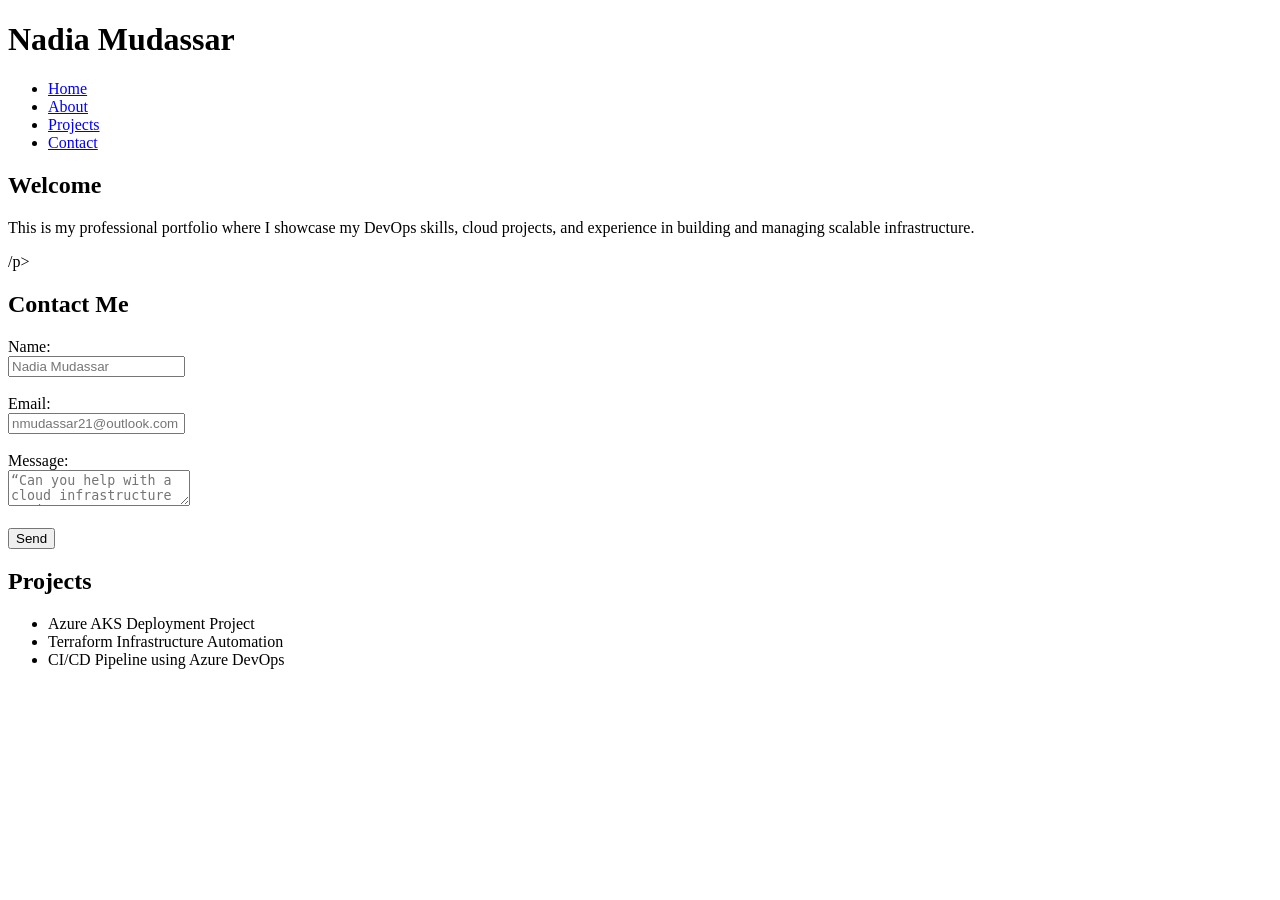
==== index.html @ 9d776480 "Added projects section with project list" ====
<!DOCTYPE html>
<html lang="en">
<head>
    <meta charset="UTF-8">
    <meta name="viewport" content="width=device-width, initial-scale=1.0">
    <title>Nadia Portfolio</title>
</head>
<body>
    <header>
    <h1>Nadia Mudassar</h1>
    <nav>
        <ul>
            <li><a href="#">Home</a></li>
            <li><a href="#">About</a></li>
            <li><a href="#">Projects</a></li>
            <li><a href="#">Contact</a></li>
        </ul>
    </nav>
</header>
<main>
    <section>
        <h2>Welcome</h2>
        <p>This is my professional portfolio where I showcase my DevOps skills, cloud projects, and experience in building and managing scalable infrastructure.</p>/p>
    </section>

    <section>
    <h2>Contact Me</h2>
    <form>
        <label for="name">Name:</label><br>
        <input type="text" id="name" name="name" placeholder="Nadia Mudassar"><br><br>

        <label for="email">Email:</label><br>
        <input type="email" id="email" name="email" placeholder="nmudassar21@outlook.com"><br><br>

        <label for="message">Message:</label><br>
        <textarea id="message" name="message" placeholder="“Can you help with a cloud infrastructure project?"></textarea><br><br>

        <button type="submit">Send</button>
    </form>
</section>
<section>
    <h2>Projects</h2>
    <ul>
        <li>Azure AKS Deployment Project</li>
        <li>Terraform Infrastructure Automation</li>
        <li>CI/CD Pipeline using Azure DevOps</li>
    </ul>
</section>
</main>




</body>
</html>
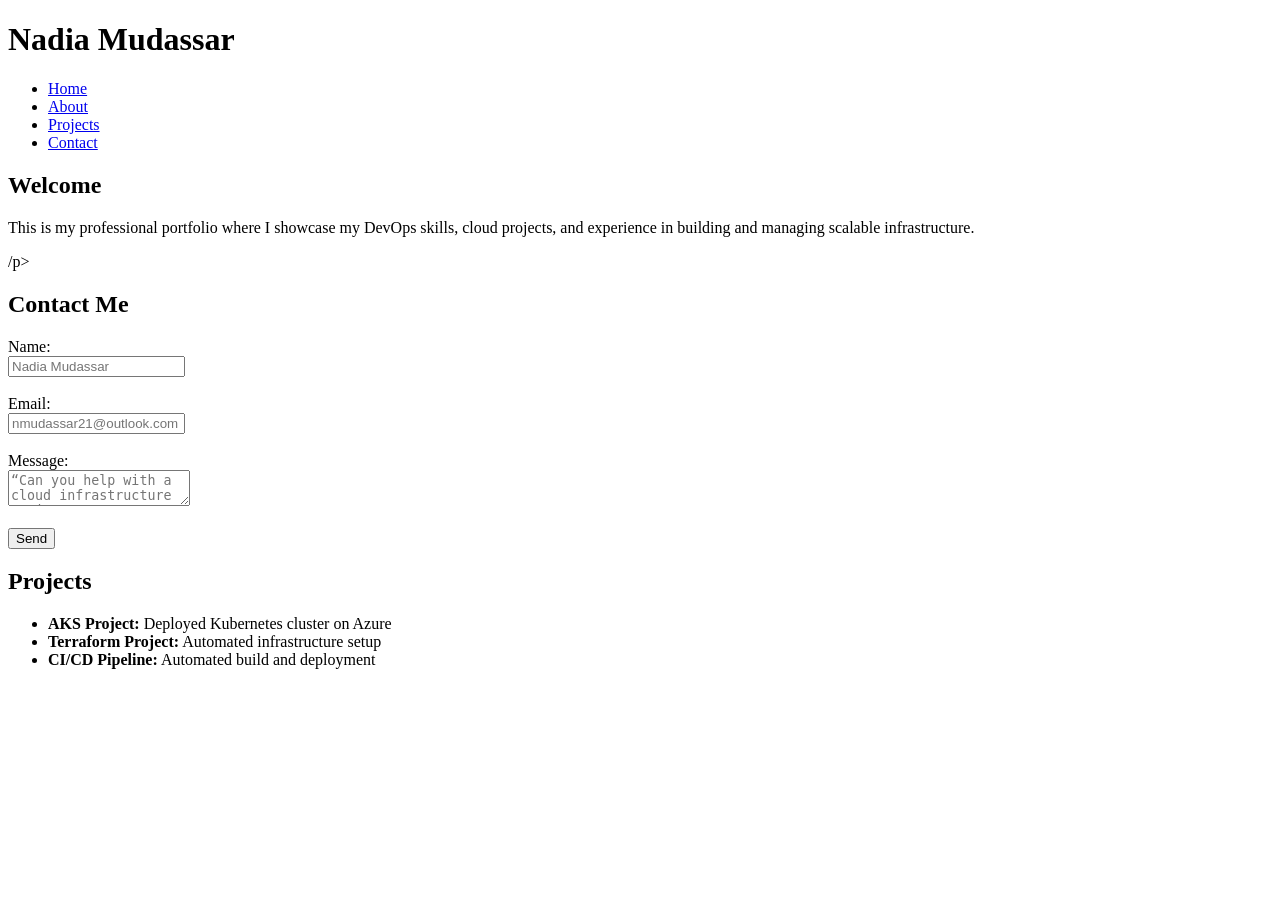
==== commit 1d65abbe: "new projects section with project list" ====
--- a/index.html
+++ b/index.html
@@ -41,10 +41,10 @@
 <section>
     <h2>Projects</h2>
     <ul>
-        <li>Azure AKS Deployment Project</li>
-        <li>Terraform Infrastructure Automation</li>
-        <li>CI/CD Pipeline using Azure DevOps</li>
-    </ul>
+    <li><strong>AKS Project:</strong> Deployed Kubernetes cluster on Azure</li>
+    <li><strong>Terraform Project:</strong> Automated infrastructure setup</li>
+    <li><strong>CI/CD Pipeline:</strong> Automated build and deployment</li>
+</ul>
 </section>
 </main>
 
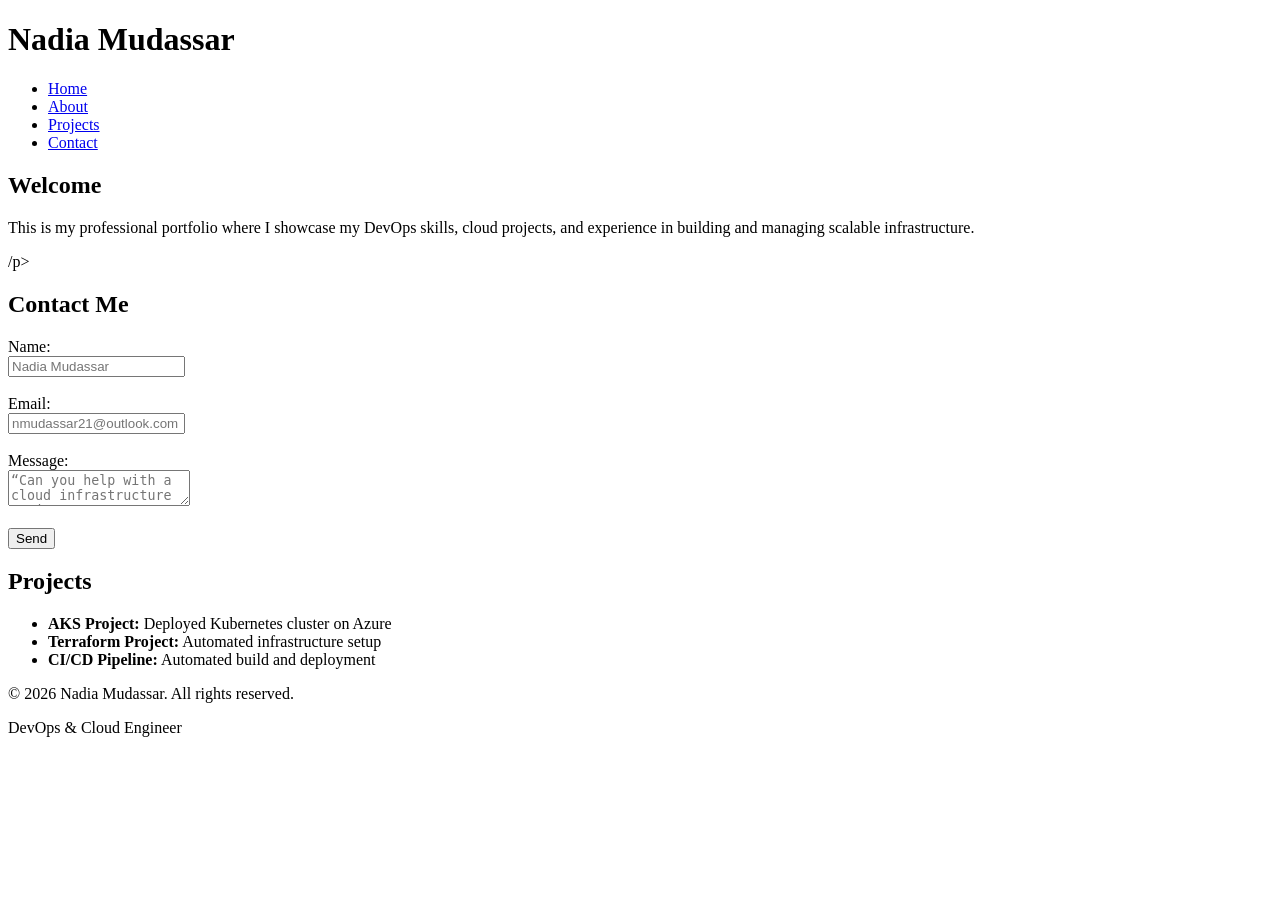
==== commit 03ed1a97: "Added footer section with copyright and role" ====
--- a/index.html
+++ b/index.html
@@ -47,9 +47,10 @@
 </ul>
 </section>
 </main>
-
-
-
+<footer>
+    <p>&copy; 2026 Nadia Mudassar. All rights reserved.</p>
+    <p>DevOps & Cloud Engineer</p>
+</footer>
 
 </body>
 </html>
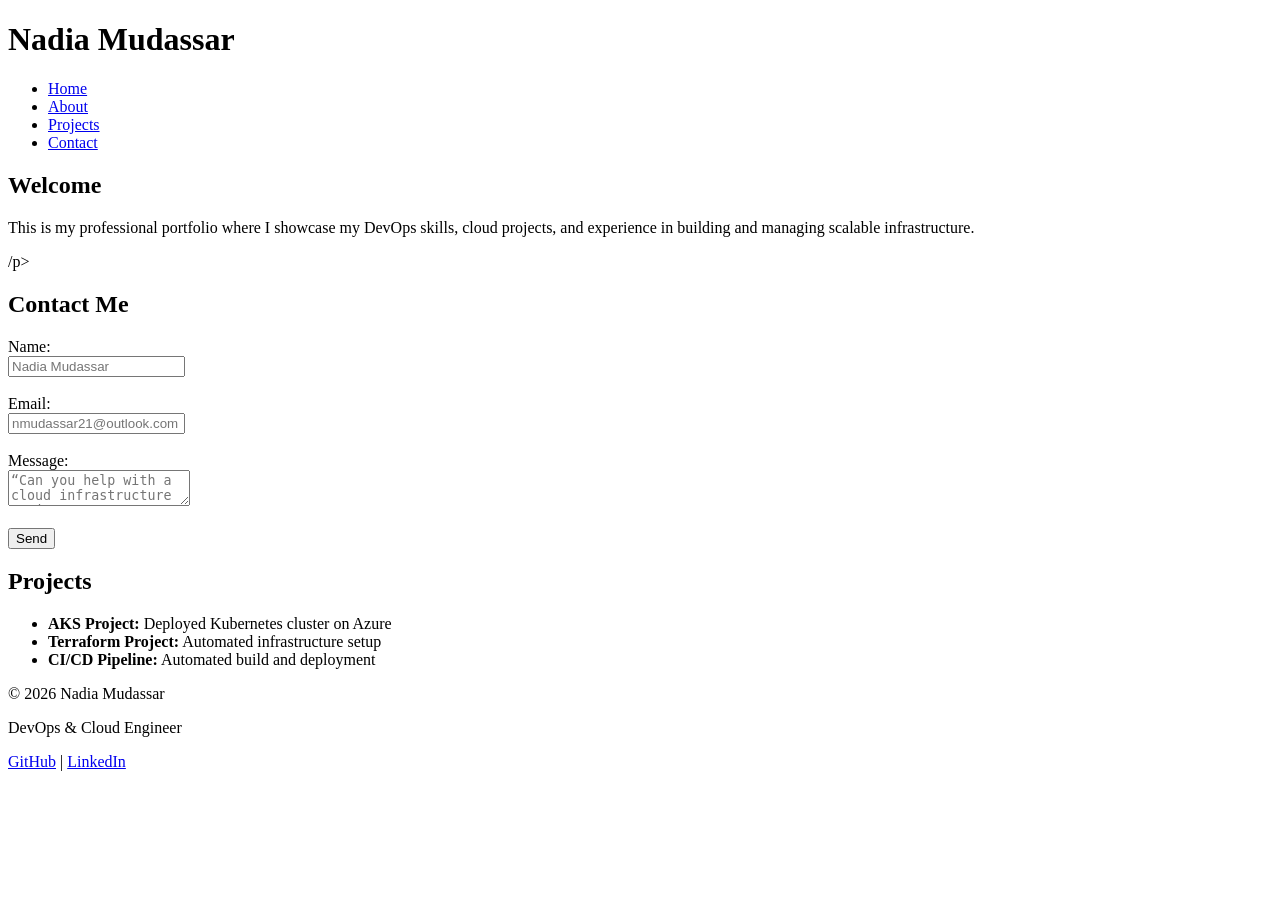
==== commit e7c50c68: "new footer edition" ====
--- a/index.html
+++ b/index.html
@@ -48,9 +48,9 @@
 </section>
 </main>
 <footer>
-    <p>&copy; 2026 Nadia Mudassar. All rights reserved.</p>
+    <p>&copy; 2026 Nadia Mudassar</p>
     <p>DevOps & Cloud Engineer</p>
+    <p><a href="#">GitHub</a> | <a href="#">LinkedIn</a></p>
 </footer>
-
 </body>
 </html>
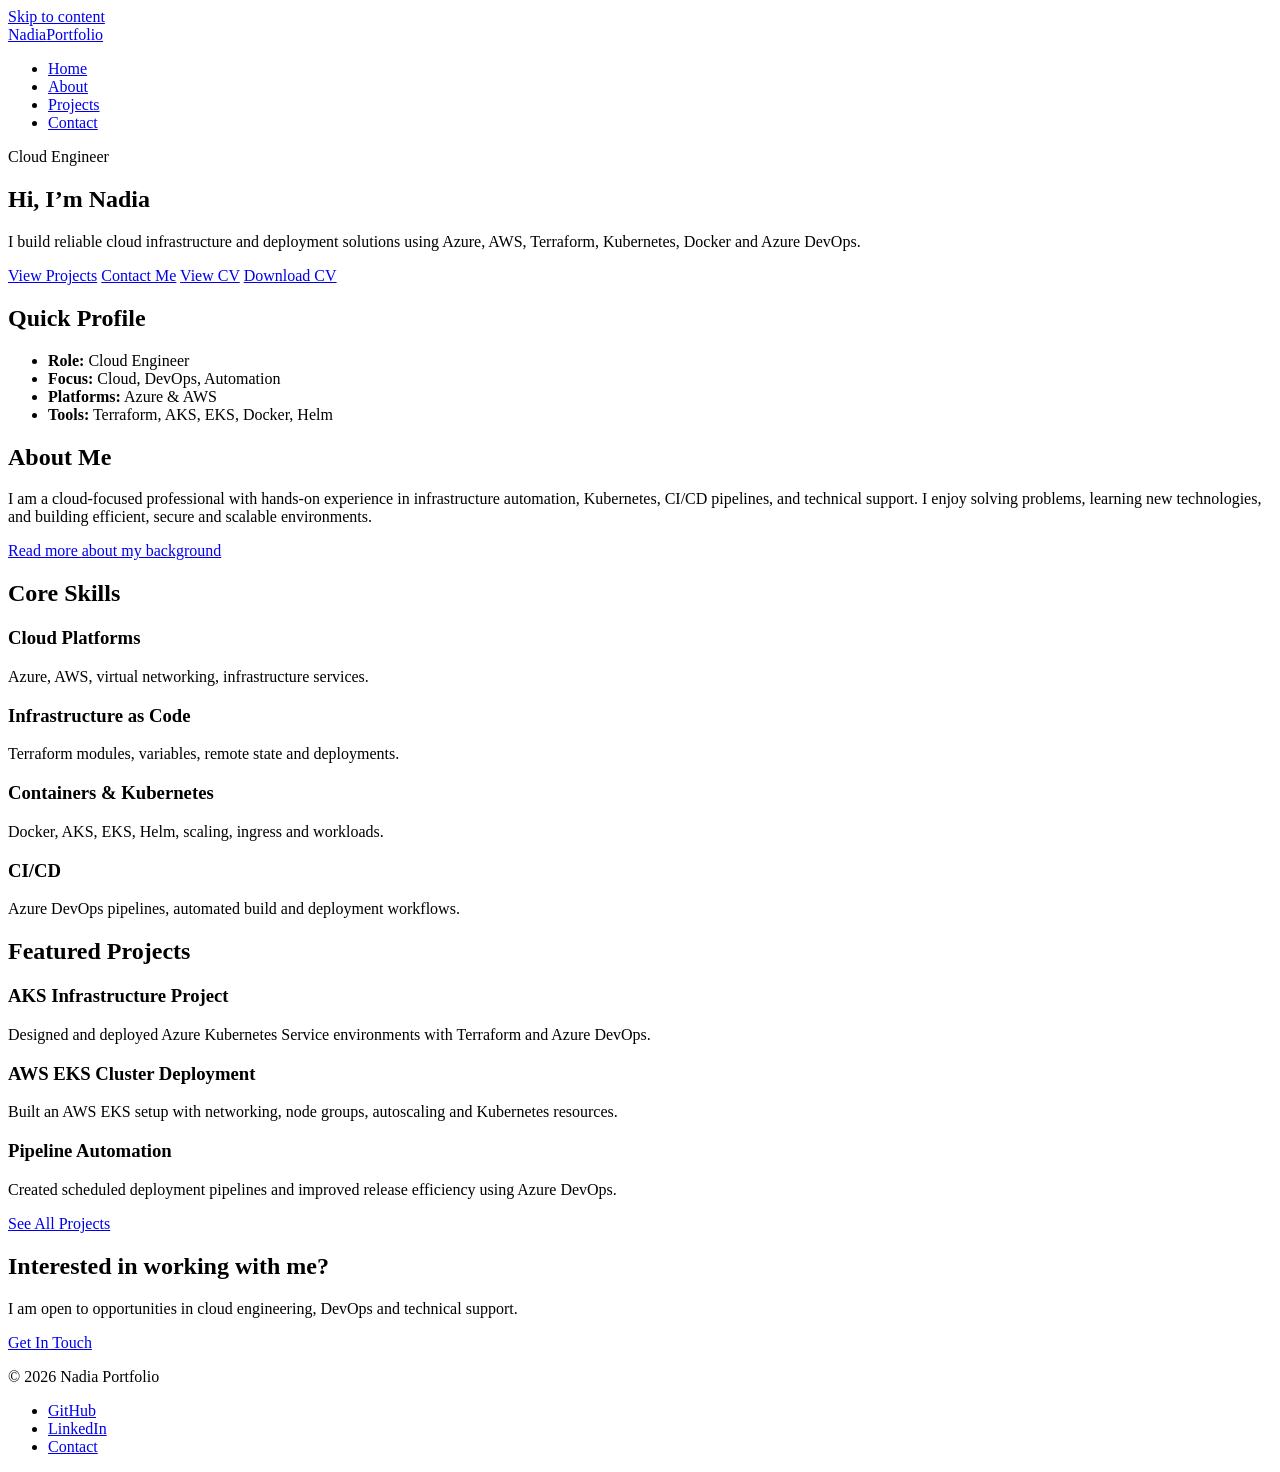
==== commit 7b4f7a3c: "update the nav" ====
--- a/index.html
+++ b/index.html
@@ -1,56 +1,172 @@
 <!DOCTYPE html>
 <html lang="en">
 <head>
+    <!-- Basic page setup -->
     <meta charset="UTF-8">
     <meta name="viewport" content="width=device-width, initial-scale=1.0">
-    <title>Nadia Portfolio</title>
+    <meta name="description" content="Personal portfolio website for Nadia,  Cloud Engineer and DevOps enthusiast.">
+    <title>Nadia Portfolio | Home</title>
+
+    <!-- Main stylesheet -->
+    <link rel="stylesheet" href="assets/css/style.css">
 </head>
 <body>
-    <header>
-    <h1>Nadia Mudassar</h1>
-    <nav>
-        <ul>
-            <li><a href="#">Home</a></li>
-            <li><a href="#">About</a></li>
-            <li><a href="#">Projects</a></li>
-            <li><a href="#">Contact</a></li>
-        </ul>
-    </nav>
-</header>
-<main>
-    <section>
-        <h2>Welcome</h2>
-        <p>This is my professional portfolio where I showcase my DevOps skills, cloud projects, and experience in building and managing scalable infrastructure.</p>/p>
-    </section>
+    <!-- Skip link for accessibility -->
+    <a class="skip-link" href="#main-content">Skip to content</a>
 
-    <section>
-    <h2>Contact Me</h2>
-    <form>
-        <label for="name">Name:</label><br>
-        <input type="text" id="name" name="name" placeholder="Nadia Mudassar"><br><br>
+    <!-- Header -->
+    <header class="site-header">
+        <div class="container">
+            <nav class="navbar" aria-label="Main navigation">
+                <a class="logo" href="index.html">Nadia<span>Portfolio</span></a>
 
-        <label for="email">Email:</label><br>
-        <input type="email" id="email" name="email" placeholder="nmudassar21@outlook.com"><br><br>
+                <ul class="nav-links">
+                    <li><a class="active" href="index.html" aria-current="page">Home</a></li>
+                    <li><a href="about.html">About</a></li>
+                    <li><a href="projects.html">Projects</a></li>
+                    <li><a href="contact.html">Contact</a></li>
+                </ul>
+            </nav>
+        </div>
+    </header>
 
-        <label for="message">Message:</label><br>
-        <textarea id="message" name="message" placeholder="“Can you help with a cloud infrastructure project?"></textarea><br><br>
+    <main id="main-content">
+        <!-- Hero section -->
+        <section class="hero">
+            <div class="container hero-grid">
+                <div class="hero-text">
+                    <p class="eyebrow">Cloud Engineer</p>
+                    <h1>Hi, I’m Nadia</h1>
+                    <p class="hero-intro">
+                        I build reliable cloud infrastructure and deployment solutions using
+                        Azure, AWS, Terraform, Kubernetes, Docker and Azure DevOps.
+                    </p>
 
-        <button type="submit">Send</button>
-    </form>
-</section>
-<section>
-    <h2>Projects</h2>
-    <ul>
-    <li><strong>AKS Project:</strong> Deployed Kubernetes cluster on Azure</li>
-    <li><strong>Terraform Project:</strong> Automated infrastructure setup</li>
-    <li><strong>CI/CD Pipeline:</strong> Automated build and deployment</li>
-</ul>
-</section>
-</main>
-<footer>
-    <p>&copy; 2026 Nadia Mudassar</p>
-    <p>DevOps & Cloud Engineer</p>
-    <p><a href="#">GitHub</a> | <a href="#">LinkedIn</a></p>
-</footer>
+                    <div class="button-group">
+                        <a class="btn" href="projects.html">View Projects</a>
+                        <a class="btn btn-secondary" href="contact.html">Contact Me</a>
+                        <a class="btn" href="assets/docs/nadia-mudassar-cv.pdf" target="_blank" rel="noopener noreferrer">View CV</a>
+                        <a class="btn btn-secondary" href="assets/docs/nadia-mudassar-cv.pdf" download="nadia-mudassar-cv.pdf">Download CV</a>
+                                         
+                    </div>
+                </div>
+
+                <div class="hero-card">
+                    <h2>Quick Profile</h2>
+                    <ul class="profile-list">
+                        <li><strong>Role:</strong>  Cloud Engineer</li>
+                        <li><strong>Focus:</strong> Cloud, DevOps, Automation</li>
+                        <li><strong>Platforms:</strong> Azure & AWS</li>
+                        <li><strong>Tools:</strong> Terraform, AKS, EKS, Docker, Helm</li>
+                    </ul>
+                </div>
+            </div>
+        </section>
+
+        <!-- About preview -->
+        <section class="section">
+            <div class="container narrow">
+                <h2>About Me</h2>
+                <p>
+                    I am a cloud-focused professional with hands-on experience in infrastructure
+                    automation, Kubernetes, CI/CD pipelines, and technical support. I enjoy
+                    solving problems, learning new technologies, and building efficient,
+                    secure and scalable environments.
+                </p>
+                <a class="text-link" href="about.html">Read more about my background</a>
+            </div>
+        </section>
+
+        <!-- Skills -->
+        <section class="section section-alt">
+            <div class="container">
+                <h2>Core Skills</h2>
+                <div class="card-grid">
+                    <article class="card">
+                        <h3>Cloud Platforms</h3>
+                        <p>Azure, AWS, virtual networking, infrastructure services.</p>
+                    </article>
+                    <article class="card">
+                        <h3>Infrastructure as Code</h3>
+                        <p>Terraform modules, variables, remote state and deployments.</p>
+                    </article>
+                    <article class="card">
+                        <h3>Containers & Kubernetes</h3>
+                        <p>Docker, AKS, EKS, Helm, scaling, ingress and workloads.</p>
+                    </article>
+                    <article class="card">
+                        <h3>CI/CD</h3>
+                        <p>Azure DevOps pipelines, automated build and deployment workflows.</p>
+                    </article>
+                </div>
+            </div>
+        </section>
+
+        <!-- Featured projects -->
+        <section class="section">
+            <div class="container">
+                <h2>Featured Projects</h2>
+                <div class="card-grid">
+                    <article class="card">
+                        <h3>AKS Infrastructure Project</h3>
+                        <p>
+                            Designed and deployed Azure Kubernetes Service environments with
+                            Terraform and Azure DevOps.
+                        </p>
+                    </article>
+                    <article class="card">
+                        <h3>AWS EKS Cluster Deployment</h3>
+                        <p>
+                            Built an AWS EKS setup with networking, node groups,
+                            autoscaling and Kubernetes resources.
+                        </p>
+                    </article>
+                    <article class="card">
+                        <h3>Pipeline Automation</h3>
+                        <p>
+                            Created scheduled deployment pipelines and improved release
+                            efficiency using Azure DevOps.
+                        </p>
+                    </article>
+                </div>
+
+                <div class="center">
+                    <a class="btn" href="projects.html">See All Projects</a>
+                </div>
+            </div>
+        </section>
+
+        <!-- CTA -->
+        <section class="section cta-section">
+            <div class="container narrow center">
+                <h2>Interested in working with me?</h2>
+                <p>
+                    I am open to opportunities in cloud engineering, DevOps and technical support.
+                </p>
+                <a class="btn" href="contact.html">Get In Touch</a>
+            </div>
+        </section>
+    </main>
+
+    <footer class="site-footer">
+        <div class="container footer-flex">
+            <p>&copy; 2026 Nadia Portfolio</p>
+            <ul class="footer-links">
+                <li>
+                    <a href="https://github.com/Nmudassar" target="_blank" rel="noopener noreferrer">
+                        GitHub
+                    </a>
+                </li>
+
+                <li>
+                    <a href="https://www.linkedin.com/in/nadiamudassar21/" target="_blank" rel="noopener noreferrer">
+                        LinkedIn
+                    </a>
+                </li>
+
+                <li><a href="contact.html">Contact</a></li>
+            </ul>
+        </div>
+    </footer>
 </body>
 </html>
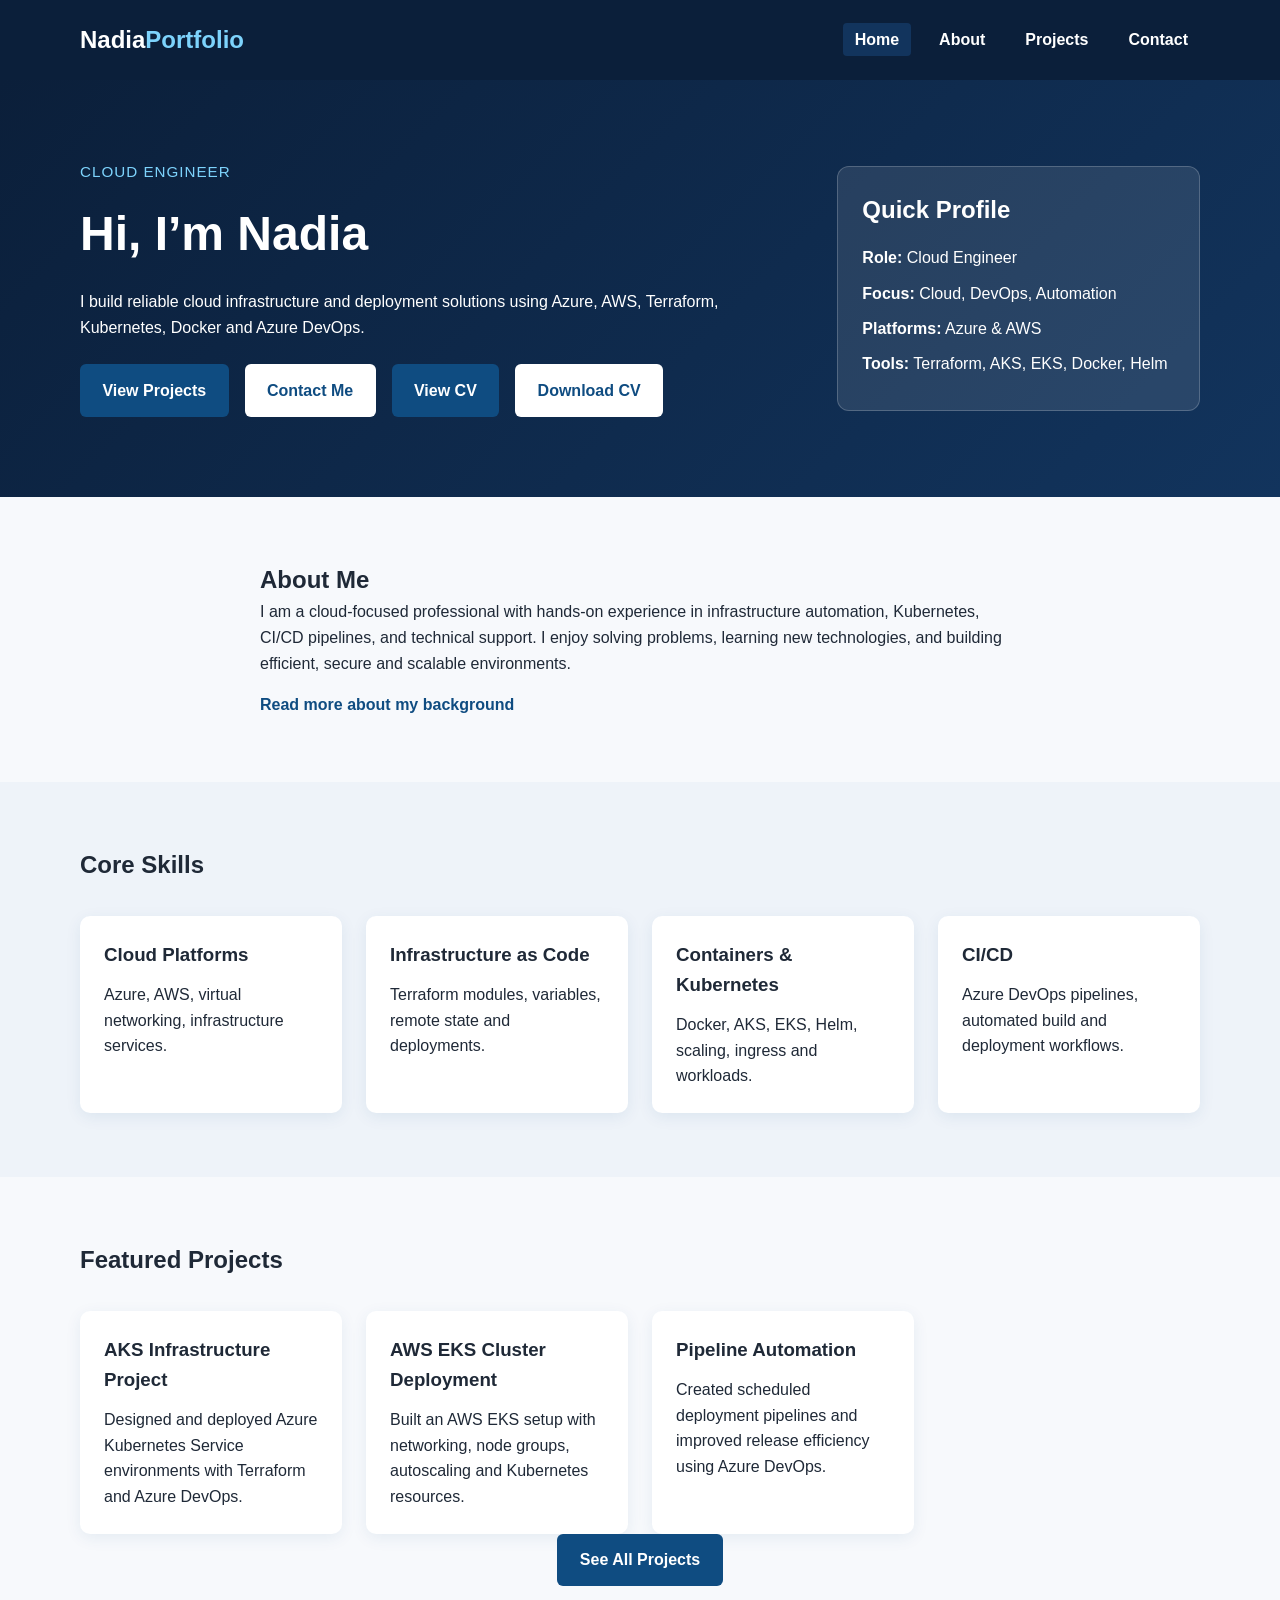
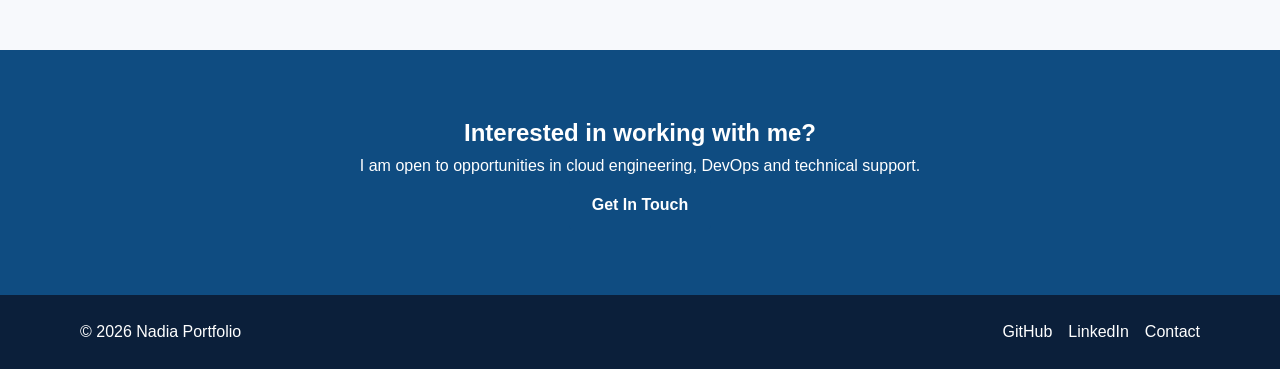
==== commit 30a7978c: "fixed the errors and checked from  w3school validator" ====
--- a/index.html
+++ b/index.html
@@ -18,7 +18,8 @@
     <header class="site-header">
         <div class="container">
             <nav class="navbar" aria-label="Main navigation">
-                <a class="logo" href="index.html">Nadia<span>Portfolio</span></a>
+                <a class="logo" href="index.html">
+                    Nadia<span>Portfolio</span></a>
 
                 <ul class="nav-links">
                     <li><a class="active" href="index.html" aria-current="page">Home</a></li>
--- a/assets/css/style.css
+++ b/assets/css/style.css
@@ -0,0 +1,454 @@
+/* =========================
+   1. Base / Reset
+========================= */
+* {
+    margin: 0;
+    padding: 0;
+    box-sizing: border-box;
+}
+
+html {
+    scroll-behavior: smooth;
+}
+
+body {
+    font-family: Arial, Helvetica, sans-serif;
+    line-height: 1.6;
+    background-color: #f7f9fc;
+    color: #1f2937;
+}
+
+img {
+    max-width: 100%;
+    display: block;
+}
+
+a {
+    color: #0f4c81;
+    text-decoration: none;
+}
+
+a:hover,
+a:focus {
+    text-decoration: underline;
+}
+
+ul {
+    list-style: none;
+}
+/* =========================
+   2. Utility Classes
+========================= */
+.container {
+    width: 90%;
+    max-width: 1120px;
+    margin: 0 auto;
+}
+
+.narrow {
+    max-width: 760px;
+}
+
+.center {
+    text-align: center;
+}
+
+.section {
+    padding: 4rem 0;
+}
+
+.section-alt {
+    background-color: #eef3f9;
+}
+
+/* =========================
+   3. Accessibility
+========================= */
+.skip-link {
+    position: absolute;
+    left: -9999px;
+    top: auto;
+}
+
+.skip-link:focus {
+    left: 1rem;
+    top: 1rem;
+    background: #ffffff;
+    color: #000000;
+    padding: 0.75rem 1rem;
+    border: 2px solid #0f4c81;
+    z-index: 1000;
+}
+
+/* =========================
+   4. Header / Navigation
+========================= */
+.site-header {
+    background-color: #0b1f3a;
+}
+
+.navbar {
+    display: flex;
+    justify-content: space-between;
+    align-items: center;
+    min-height: 80px;
+    gap: 1rem;
+}
+
+.logo {
+    color: #ffffff;
+    font-size: 1.5rem;
+    font-weight: 700;
+}
+
+.logo span {
+    color: #7dd3fc;
+}
+
+.nav-links {
+    display: flex;
+    gap: 1rem;
+    flex-wrap: wrap;
+}
+
+.nav-links a {
+    color: #ffffff;
+    font-weight: 600;
+    padding: 0.5rem 0.75rem;
+    border-radius: 4px;
+}
+
+.nav-links a:hover,
+.nav-links a:focus,
+.nav-links a.active {
+    background-color: #12345d;
+    text-decoration: none;
+}
+/* =========================
+   4. Header / Navigation
+========================= */
+.site-header {
+    background-color: #0b1f3a;
+}
+
+.navbar {
+    display: flex;
+    justify-content: space-between;
+    align-items: center;
+    min-height: 80px;
+    gap: 1rem;
+}
+
+.logo {
+    color: #ffffff;
+    font-size: 1.5rem;
+    font-weight: 700;
+}
+
+.logo span {
+    color: #7dd3fc;
+}
+
+.nav-links {
+    display: flex;
+    gap: 1rem;
+    flex-wrap: wrap;
+}
+
+.nav-links a {
+    color: #ffffff;
+    font-weight: 600;
+    padding: 0.5rem 0.75rem;
+    border-radius: 4px;
+}
+
+.nav-links a:hover,
+.nav-links a:focus,
+.nav-links a.active {
+    background-color: #12345d;
+    text-decoration: none;
+}
+/* =========================
+   5. Hero Section
+========================= */
+.hero {
+    background: linear-gradient(135deg, #0b1f3a, #12345d);
+    color: #ffffff;
+    padding: 5rem 0;
+}
+
+.hero-grid {
+    display: grid;
+    grid-template-columns: 2fr 1fr;
+    gap: 2rem;
+    align-items: center;
+}
+
+.eyebrow {
+    font-size: 0.95rem;
+    text-transform: uppercase;
+    letter-spacing: 1px;
+    color: #7dd3fc;
+    margin-bottom: 0.75rem;
+}
+
+.hero h1 {
+    font-size: 3rem;
+    margin-bottom: 1rem;
+}
+
+.hero-intro {
+    max-width: 650px;
+    margin-bottom: 1.5rem;
+}
+
+.hero-card {
+    background-color: rgba(255, 255, 255, 0.1);
+    border: 1px solid rgba(255, 255, 255, 0.2);
+    padding: 1.5rem;
+    border-radius: 12px;
+}
+
+.hero-card h2 {
+    margin-bottom: 1rem;
+}
+
+.profile-list li {
+    margin-bottom: 0.6rem;
+}
+/* =========================
+   6. Buttons
+========================= */
+.button-group {
+    display: flex;
+    gap: 1rem;
+    flex-wrap: wrap;
+}
+
+.btn {
+    display: inline-block;
+    background-color: #0f4c81;
+    color: #ffffff;
+    font-weight: 700;
+    padding: 0.85rem 1.4rem;
+    border-radius: 6px;
+    transition: background-color 0.3s ease;
+}
+
+.btn:hover,
+.btn:focus {
+    background-color: #0b365c;
+    text-decoration: none;
+}
+
+.btn-secondary {
+    background-color: #ffffff;
+    color: #0f4c81;
+}
+
+.btn-secondary:hover,
+.btn-secondary:focus {
+    background-color: #dbeafe;
+}
+
+.btn-outline {
+    background-color: transparent;
+    color: #ffffff;
+    border: 2px solid #ffffff;
+}
+
+.btn-outline:hover,
+.btn-outline:focus {
+    background-color: #ffffff;
+    color: #0f4c81;
+}
+
+.text-link {
+    display: inline-block;
+    margin-top: 1rem;
+    font-weight: 700;
+}
+
+/* =========================
+   7. Cards / Content Blocks
+========================= */
+.card-grid {
+    display: grid;
+    grid-template-columns: repeat(4, 1fr);
+    gap: 1.5rem;
+    margin-top: 2rem;
+}
+
+.card {
+    background-color: #ffffff;
+    padding: 1.5rem;
+    border-radius: 10px;
+    box-shadow: 0 4px 16px rgba(15, 76, 129, 0.08);
+}
+
+.card h3,
+.card h2 {
+    margin-bottom: 0.75rem;
+}
+
+.card img {
+    width: 100%;
+    height: 180px;
+    object-fit: cover;
+    border-radius: 8px;
+    margin-bottom: 1rem;
+}
+
+/* =========================
+   8. Page Banner
+========================= */
+.page-banner {
+    background-color: #dbeafe;
+    padding: 3rem 0;
+}
+
+.page-banner h1 {
+    margin-bottom: 0.5rem;
+    font-size: 2.2rem;
+}
+/* =========================
+   9. Two Column Layout
+========================= */
+.two-column {
+    display: grid;
+    grid-template-columns: 2fr 1fr;
+    gap: 2rem;
+    align-items: start;
+}
+
+.stack-list li {
+    margin-bottom: 0.75rem;
+}
+
+/* =========================
+   10. Timeline Section
+========================= */
+.timeline {
+    display: grid;
+    gap: 1.5rem;
+}
+
+.timeline-item {
+    background-color: #ffffff;
+    border-left: 5px solid #0f4c81;
+    padding: 1.5rem;
+    border-radius: 8px;
+    box-shadow: 0 4px 16px rgba(15, 76, 129, 0.08);
+}
+
+.timeline-meta {
+    font-weight: 700;
+    color: #0f4c81;
+    margin-bottom: 0.5rem;
+}
+/* =========================
+   11. Projects Section
+========================= */
+.projects-list {
+    display: grid;
+    gap: 1.5rem;
+}
+
+.project-link {
+    text-decoration: none;
+    color: inherit;
+}
+
+.project-item {
+    background-color: #ffffff;
+    padding: 1.75rem;
+    border-radius: 10px;
+    box-shadow: 0 4px 16px rgba(15, 76, 129, 0.08);
+    transition: transform 0.3s ease, box-shadow 0.3s ease;
+}
+
+.project-item h2 {
+    margin-bottom: 0.75rem;
+}
+
+.project-item img {
+    width: 100%;
+    height: auto;
+    object-fit: contain;
+    border-radius: 8px;
+    margin-bottom: 1rem;
+}
+
+.project-item:hover,
+.project-link:hover .project-item {
+    transform: translateY(-4px);
+    box-shadow: 0 8px 22px rgba(15, 76, 129, 0.14);
+    cursor: pointer;
+}
+/* =========================
+   12. CTA Section
+========================= */
+.cta-section {
+    background-color: #0f4c81;
+    color: #ffffff;
+}
+
+/* =========================
+   13. Footer
+========================= */
+.site-footer {
+    background-color: #0b1f3a;
+    color: #ffffff;
+    padding: 1.5rem 0;
+}
+
+.footer-flex {
+    display: flex;
+    justify-content: space-between;
+    gap: 1rem;
+    align-items: center;
+    flex-wrap: wrap;
+}
+
+.footer-links {
+    display: flex;
+    gap: 1rem;
+    flex-wrap: wrap;
+}
+
+.footer-links a {
+    color: #ffffff;
+}
+/* =========================
+   14. Responsive Design
+========================= */
+@media (max-width: 900px) {
+    .hero-grid,
+    .two-column,
+    .card-grid {
+        grid-template-columns: 1fr 1fr;
+    }
+}
+
+@media (max-width: 700px) {
+    .navbar,
+    .footer-flex {
+        flex-direction: column;
+        align-items: flex-start;
+    }
+
+    .hero-grid,
+    .two-column,
+    .card-grid {
+        grid-template-columns: 1fr;
+    }
+
+    .hero h1 {
+        font-size: 2.2rem;
+    }
+
+    .nav-links {
+        flex-direction: column;
+        width: 100%;
+    }
+}
